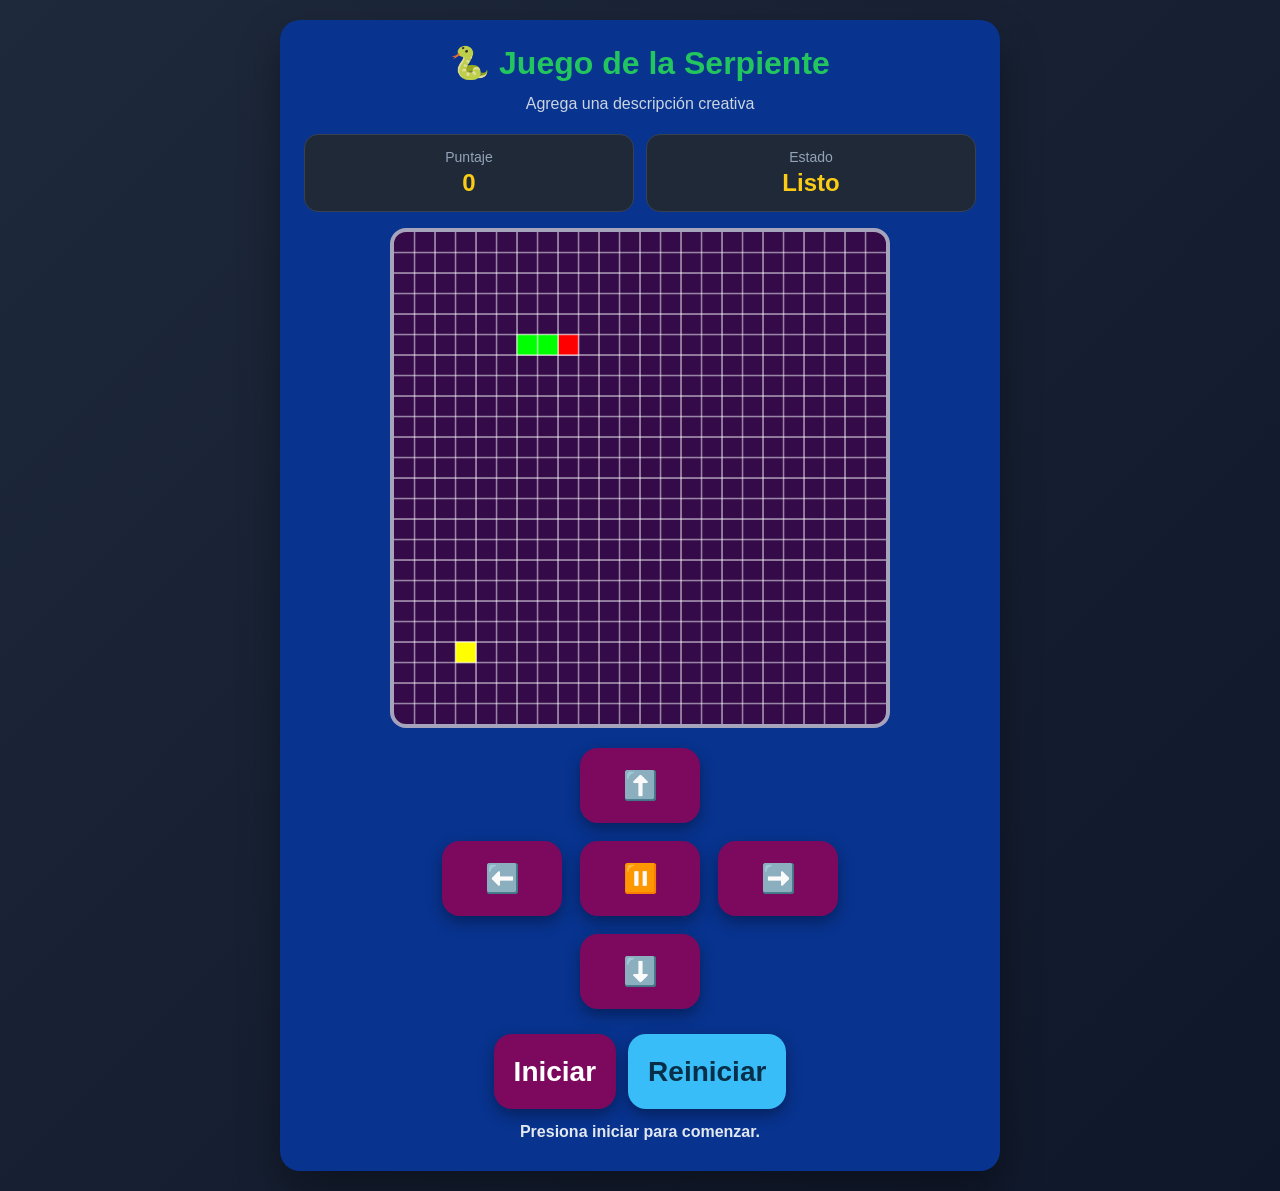
==== index.html @ 95448b3c "Juego serpiente finalizado" ====
<!DOCTYPE html>
<html lang="es">
<head>
  <meta charset="UTF-8" />
  <meta name="viewport" content="width=device-width, initial-scale=1.0" />
  <title>Juego de la Serpiente - Taller</title>
   <link rel="stylesheet" href="serpiente.css">
</head>
<body>
  <main class="contenedor-juego">
    <h1>🐍 Juego de la Serpiente</h1>
    <p class="descripcion">
      Agrega una descripción creativa
    </p>

    <section class="panel-info">
      <div class="tarjeta-info">
        <span>Puntaje</span>
        <strong id="puntaje">0</strong>
      </div>
      <div class="tarjeta-info">
        <span>Estado</span>
        <strong id="estado">Listo</strong>
      </div>
    </section>

    <canvas id="canvasJuego" width="600" height="600"></canvas>

    <section class="controles">
      <button class="vacio">-</button>
      <button onclick="cambiarDireccion('arriba')">⬆️</button>
      <button class="vacio">-</button>

      <button onclick="cambiarDireccion('izquierda')">⬅️</button>
      <button onclick="pausarJuego()">⏸️</button>
      <button onclick="cambiarDireccion('derecha')">➡️</button>

      <button class="vacio">-</button>
      <button onclick="cambiarDireccion('abajo')">⬇️</button>
      <button class="vacio">-</button>
    </section>

    <section class="acciones">
      <button onclick="iniciarJuego()">Iniciar</button>
      <button class="secundario" onclick="reiniciarJuego()">Reiniciar</button>
    </section>

    <p id="mensaje" class="mensaje">Presiona iniciar para comenzar.</p>
  </main>

  <script src="serpiente.js"></script>
</body>
</html>
---- serpiente.css ----
* {
    box-sizing: border-box;
    margin: 0;
    padding: 0;
    font-family: Arial, Helvetica, sans-serif;
}

body {
    min-height: 100vh;
    background: linear-gradient(135deg, #1e293b, #0f172a);
    color: white;
    display: flex;
    justify-content: center;
    align-items: center;
    padding: 20px;
}

.contenedor-juego {
    width: 100%;
    max-width: 720px;
    background: #08338f;
    border-radius: 20px;
    padding: 24px;
    box-shadow: 0 20px 40px rgba(0, 0, 0, 0.35);
    text-align: center;
}

h1 {
    margin-bottom: 10px;
    font-size: 32px;
    color: #22c55e;
}

.descripcion {
    margin-bottom: 18px;
    color: #cbd5e1;
    line-height: 1.5;
}

.panel-info {
    display: flex;
    justify-content: space-between;
    gap: 12px;
    margin-bottom: 16px;
    flex-wrap: wrap;
}

.tarjeta-info {
    flex: 1;
    min-width: 150px;
    background: #1f2937;
    padding: 14px;
    border-radius: 14px;
    border: 1px solid #374151;
}

.tarjeta-info span {
    display: block;
    font-size: 14px;
    color: #94a3b8;
    margin-bottom: 4px;
}

.tarjeta-info strong {
    font-size: 24px;
    color: #facc15;
}

canvas {
    width: 100%;
    max-width: 500px;
    background: #3e023bd4;
    border: 4px solid #a5a4bc;
    border-radius: 16px;
    display: block;
    margin: 0 auto 20px auto;
}

.controles {
    display: grid;
    grid-template-columns: repeat(3, 120px);
    gap: 18px;
    justify-content: center;
    align-items: center;
    margin-bottom: 25px;
}

.controles button,
.acciones button {
    border: none;
    border-radius: 18px;
    padding: 20px;
    min-height: 75px;
    font-size: 28px;
    background: #7d095e;
    color: white;
    font-weight: bold;
    cursor: pointer;
    transition: 0.2s;
    box-shadow: 0 6px 15px rgba(0,0,0,0.35);
}

.controles button:hover,
.acciones button:hover {
    transform: scale(1.08);
    background: #22c55e;
}

.vacio {
    visibility: hidden;
}

.acciones {
    display: flex;
    justify-content: center;
    gap: 12px;
    flex-wrap: wrap;
}

.acciones .secundario {
    background: #38bdf8;
    color: #082f49;
}

.mensaje {
    margin-top: 14px;
    color: #e2e8f0;
    min-height: 24px;
    font-weight: bold;
}

@media (max-width: 520px) {
    h1 {
        font-size: 24px;
    }

    .controles {
        grid-template-columns: repeat(3, 75px);
    }

    .controles button,
    .acciones button {
        padding: 10px;
    }
}
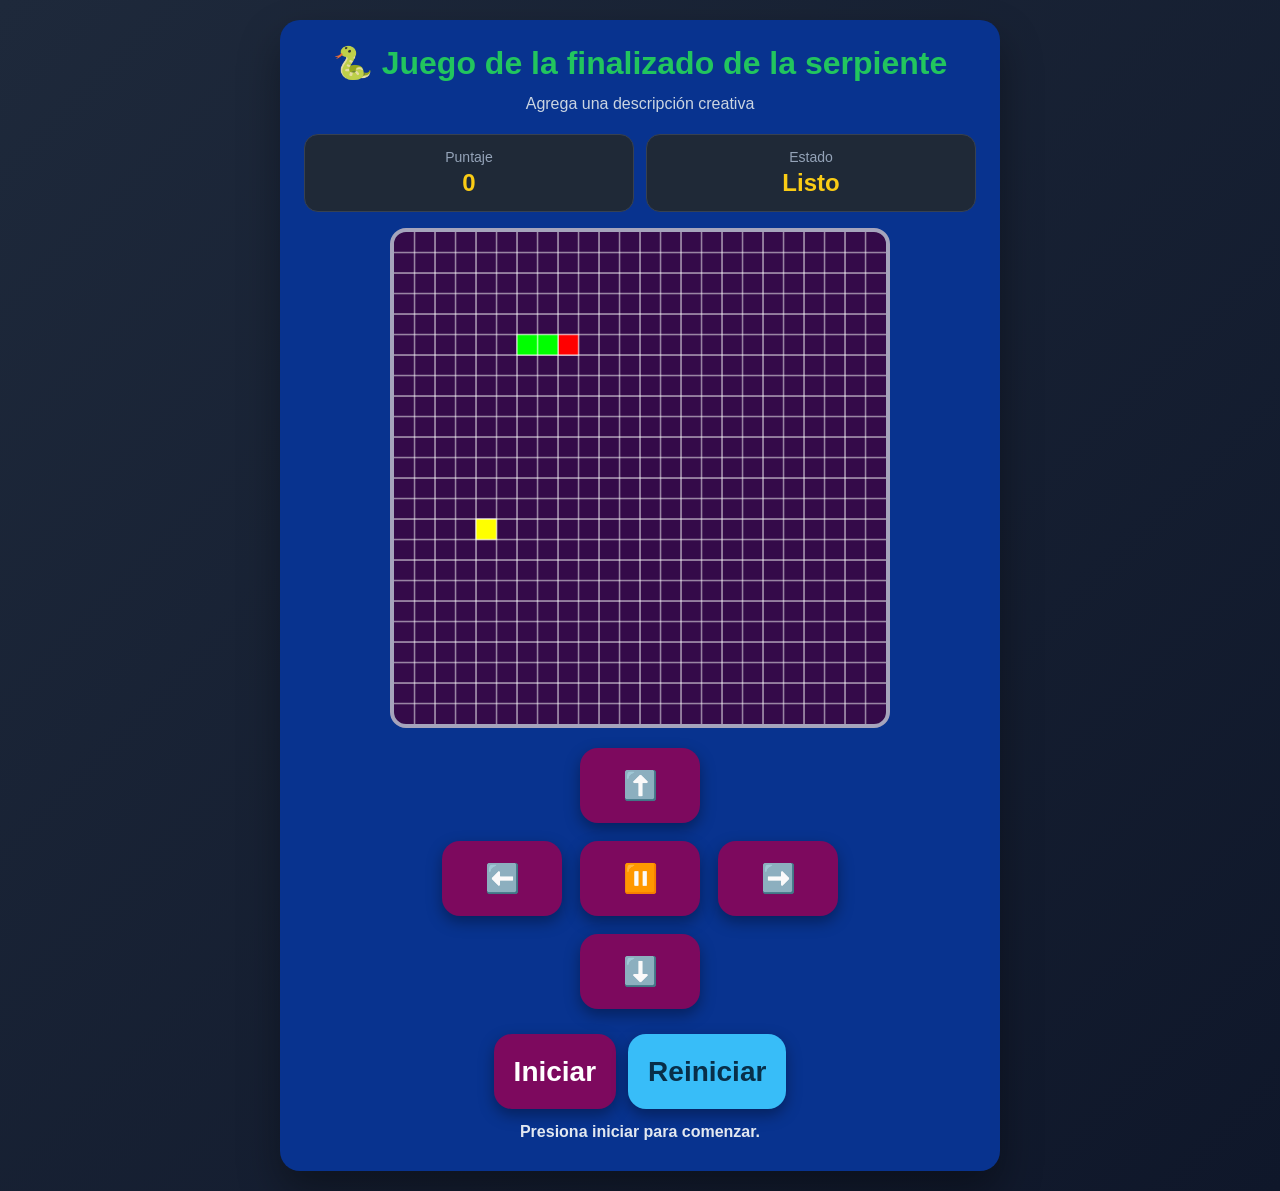
==== commit 83d38d46: "Tutoria" ====
--- a/index.html
+++ b/index.html
@@ -8,7 +8,7 @@
 </head>
 <body>
   <main class="contenedor-juego">
-    <h1>🐍 Juego de la Serpiente</h1>
+    <h1>🐍 Juego de la finalizado de la serpiente</h1>
     <p class="descripcion">
       Agrega una descripción creativa
     </p>
